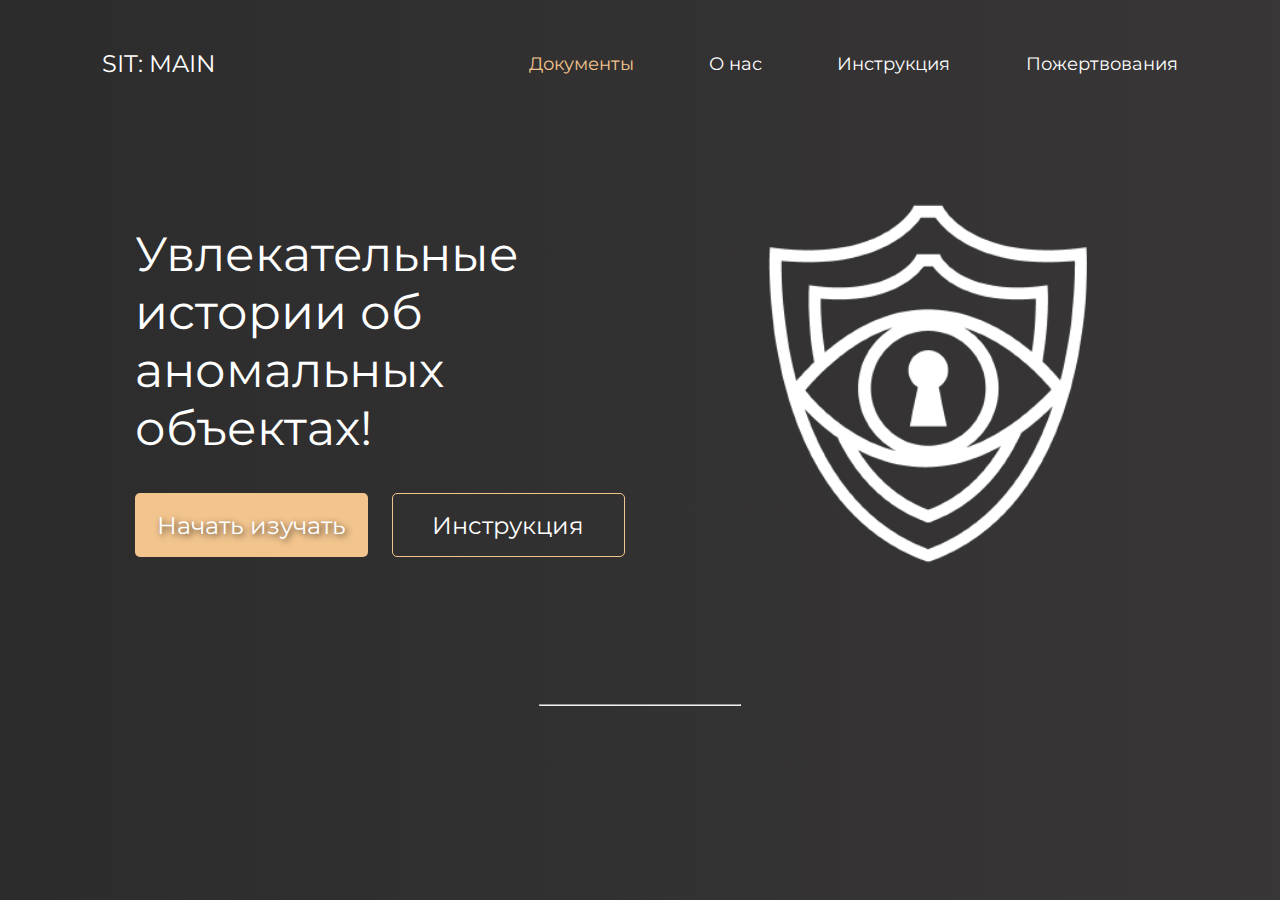
==== index.html @ 61bead33 "main page is now responsive" ====
<!DOCTYPE html>
<html lang="en">
<head>
    <meta charset="UTF-8">
    <meta name="viewport" content="width=device-width, initial-scale=1.0">
    <title>SIT: Docs</title>
    <link rel="stylesheet" href="styles/main.css">
    <link rel="preconnect" href="https://fonts.googleapis.com">
    <link rel="preconnect" href="https://fonts.gstatic.com" crossorigin>
    <link href="https://fonts.googleapis.com/css2?family=Montserrat&display=swap" rel="stylesheet">
</head>
<body>
    <div class="wrap">
        <div class="container">
            <header>
                <nav>
                    <a href="/">Sit: Main</a>
                    <a href="#">Документы</a>
                    <a href="#">О нас</a>
                    <a href="#">Инструкция</a>
                    <a href="#">Пожертвования</a>
                    <a href="#">☰</a>
                </nav>
            </header>
            <section class="main">
                <div class="left-side">
                    <p>Увлекательные истории об аномальных объектах!</p>
                    <div class="buttons">
                        <button>Начать изучать</button>
                        <button>Инструкция</button>
                    </div>
                </div>
                <div class="right-side">
                    <img src="img/logo.png" />
                </div>
            </section>
            <hr/>
        </div>
    </div>
</body>
</html>
---- styles/main.css ----
*{
    padding: 0;
    margin: 0;
    overflow-x: hidden;
}
.wrap{
    width: 100vw;
    height: 100vh;
    background: linear-gradient(90deg,#2D2C2C, #383636);
}
.container{
    padding: 49px 8%;
}
header{
    width: 100%;
}
header nav{
    display: flex;
}
header nav a{
    color: white;
    font-family: 'Montserrat', sans-serif;
    text-decoration: none;
    font-size: 18px;
    margin-left: 7%;
}
header nav a:first-child{
    text-transform: uppercase;
    margin-right: auto;
    margin-left: 0;
    font-size: 24px;
}    
header nav{
    display: flex;
    flex-direction: row;
    align-items: center;
    justify-content: right;
}

header nav a:nth-child(2){
    color: #F3C58E;
}

header nav a:last-child{
    display: none;
}
.main{
    width: 100%;
    min-height: 626px;
}
.main p{
    color: white;
    font-family: 'Montserrat', sans-serif;
    font-weight: normal;
    font-size: 48px;
    width: 430px;
}
.main button{
    width: 233px;
    height: 64px;
    border-radius: 5px;
    color: white;
    font-size: 24px;
    font-family: 'Montserrat', sans-serif;
}
.main button:first-of-type{
    background-color: #F3C58E;
    border: none;
    text-shadow: 2px 2px 6px rgba(0, 0, 0, 0.74);
}
.main button:last-of-type{
    background-color: transparent;
    border: 1px solid #F3C58E;
}
.main{
    display: flex;
    flex-direction: row;
    justify-content: space-around;
    align-items: center;
}
.main .right-side{
}
.main .left-side p{
    margin-bottom: 36px;
}
.main .buttons button{
    margin-right: 20px;
    cursor:pointer;
}
.main .right-side img{
    width: 36vw;
    max-width: 436px;
    height: auto;
}
@media only screen and (max-width: 1012px){
    header nav a{
        font-size: 15px;
    }
    header nav a:first-child{
        font-size: 20px;
    }
}
@media only screen and (max-width: 755px){
    header nav a:not(:first-child, :last-child){
        display: none;
    }
    header nav a:last-child{
        display: inline;
        font-size: 24px;
    }
    .main{
        min-height: 500px;
    }
    .container{
        padding-top: 35px;
    }
    header nav a:first-child{
        font-size: 24px;
    }
    .main p{
        font-size: 40px;
    }
}
@media only screen and (max-width: 610px){
    .buttons button:last-of-type{
        margin-top: 20px;   
    }
    .left-side{
        width: 100vw;
        border: 1px dashed blue;
        text-align: center;
    }
    .left-side p{
        width: 100%;
    }
}
@media only screen and (max-width: 1066px){
    .main .right-side{
        display: none;
    }
    .main{
        justify-content: left;
    }
    .main .buttons{
        justify-self: end;
    }
}
hr{
    width: 200px;
    margin-left: 50%;
    transform: translateX(-50%);
}
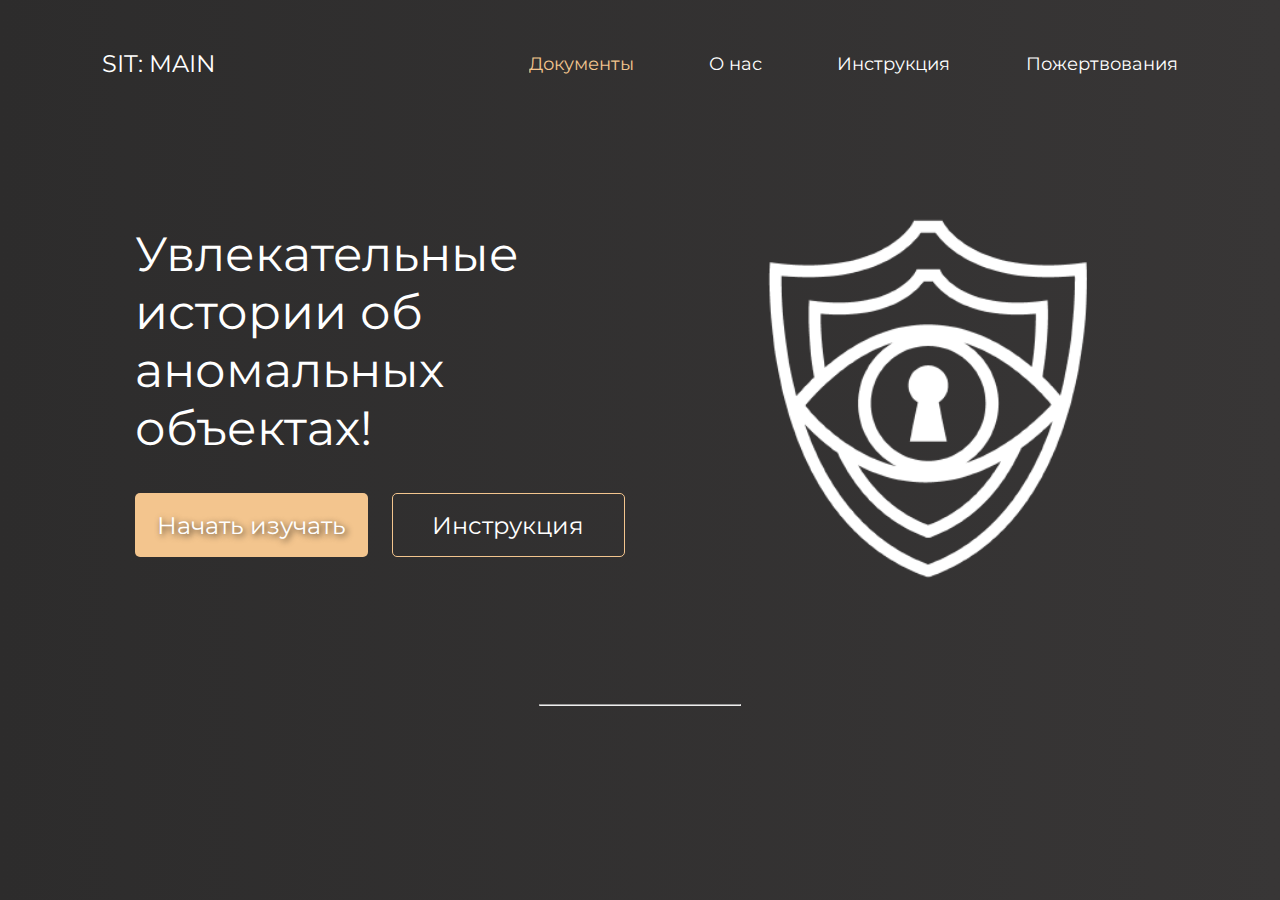
==== commit f40a3a73: "" ====
--- a/index.html
+++ b/index.html
@@ -8,19 +8,26 @@
     <link rel="preconnect" href="https://fonts.googleapis.com">
     <link rel="preconnect" href="https://fonts.gstatic.com" crossorigin>
     <link href="https://fonts.googleapis.com/css2?family=Montserrat&display=swap" rel="stylesheet">
+    <script src="js/index.js"></script>
 </head>
 <body>
     <div class="wrap">
         <div class="container">
             <header>
                 <nav>
-                    <a href="/">Sit: Main</a>
+                    <a href="index.html">Sit: Main</a>
                     <a href="#">Документы</a>
                     <a href="#">О нас</a>
                     <a href="#">Инструкция</a>
                     <a href="#">Пожертвования</a>
-                    <a href="#">☰</a>
+                    <a href="javascript:void(0);" class="icon" onclick="hamburger()">☰</a>
                 </nav>
+                <div class="hamburger">
+                    <a href="#">Документы</a>
+                    <a href="#">О нас</a>
+                    <a href="#">Инструкция</a>
+                    <a href="#">Пожертвования</a>
+                </div>
             </header>
             <section class="main">
                 <div class="left-side">
--- a/styles/main.css
+++ b/styles/main.css
@@ -14,6 +14,15 @@
 header{
     width: 100%;
 }
+.header .logo{
+	display: flex;
+	align-items: center;
+	justify-content: center;
+}
+.header .logo img{
+	box-sizing: border-box;
+	width: 150px;
+}
 header nav{
     display: flex;
 }
@@ -23,6 +32,11 @@
     text-decoration: none;
     font-size: 18px;
     margin-left: 7%;
+    transition: 0.2s;
+>>>>>>> 9b8146f9d2af5519518c8daff96ab77e1ec2360d
+}
+header nav a:not(:first-of-type, :last-of-type):hover{
+    transform: translateY(-5px);
 }
 header nav a:first-child{
     text-transform: uppercase;
@@ -62,6 +76,12 @@
     color: white;
     font-size: 24px;
     font-family: 'Montserrat', sans-serif;
+    margin-right: 20px;
+    cursor:pointer;
+    transition: 0.5s ease-in-out;
+}
+.hamburger{
+    display: none;
 }
 .main button:first-of-type{
     background-color: #F3C58E;
@@ -78,14 +98,8 @@
     justify-content: space-around;
     align-items: center;
 }
-.main .right-side{
-}
 .main .left-side p{
     margin-bottom: 36px;
-}
-.main .buttons button{
-    margin-right: 20px;
-    cursor:pointer;
 }
 .main .right-side img{
     width: 36vw;
@@ -101,11 +115,11 @@
     }
 }
 @media only screen and (max-width: 755px){
-    header nav a:not(:first-child, :last-child){
+    header nav a:not(:first-of-type, :last-of-type){
         display: none;
     }
-    header nav a:last-child{
-        display: inline;
+    header nav a:last-of-type{
+        display: block;
         font-size: 24px;
     }
     .main{
@@ -120,20 +134,24 @@
     .main p{
         font-size: 40px;
     }
-}
-@media only screen and (max-width: 610px){
-    .buttons button:last-of-type{
-        margin-top: 20px;   
+    .hamburger.active{
+        display: block;
     }
-    .left-side{
-        width: 100vw;
-        border: 1px dashed blue;
-        text-align: center;
-    }
-    .left-side p{
-        width: 100%;
+    .hamburger a{
+        border-bottom: 1px solid white;
+        display: block;
+        color: white;
+        font-family: 'Montserrat', sans-serif;
+        text-decoration: none;
+        font-size: 18px;
+        margin-left: 7%;
+        transition: 0.2s;
+        height: 40px;
+        text-align: right;
+        margin-top: 20px;
     }
 }
+
 @media only screen and (max-width: 1066px){
     .main .right-side{
         display: none;
@@ -149,4 +167,19 @@
     width: 200px;
     margin-left: 50%;
     transform: translateX(-50%);
+}
+@media only screen and (max-width: 610px){
+    .buttons button:last-of-type{
+        margin-top: 20px;   
+    }
+    .left-side{
+        width: 100vw;
+        text-align: center;
+    }
+    .left-side p{
+        width: 100%;
+    }
+    .buttons button{
+        margin-right: 0 !important;
+    }
 }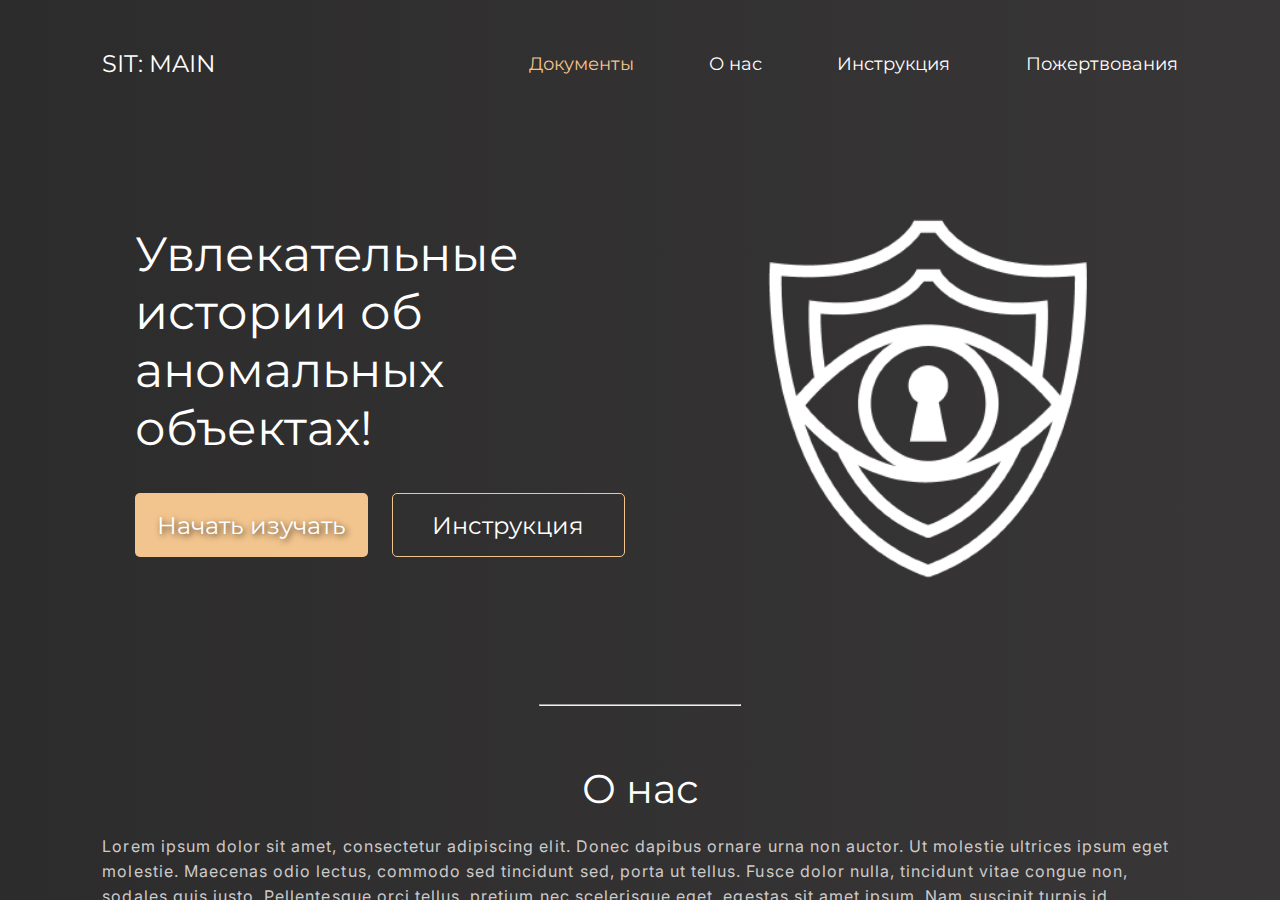
==== commit fae5e3e0: "added about us section with lorem ipsum text. added smooth scrolling animation" ====
--- a/index.html
+++ b/index.html
@@ -8,6 +8,7 @@
     <link rel="preconnect" href="https://fonts.googleapis.com">
     <link rel="preconnect" href="https://fonts.gstatic.com" crossorigin>
     <link href="https://fonts.googleapis.com/css2?family=Montserrat&display=swap" rel="stylesheet">
+    <link href="https://fonts.googleapis.com/css2?family=Inter&display=swap" rel="stylesheet">
     <script src="js/index.js"></script>
 </head>
 <body>
@@ -17,7 +18,7 @@
                 <nav>
                     <a href="index.html">Sit: Main</a>
                     <a href="#">Документы</a>
-                    <a href="#">О нас</a>
+                    <a href="#about-us">О нас</a>
                     <a href="#">Инструкция</a>
                     <a href="#">Пожертвования</a>
                     <a href="javascript:void(0);" class="icon" onclick="hamburger()">☰</a>
@@ -42,6 +43,12 @@
                 </div>
             </section>
             <hr/>
+            <section id="about-us">
+                <h1>О нас</h1>
+                <p>Lorem ipsum dolor sit amet, consectetur adipiscing elit. Donec dapibus ornare urna non auctor. Ut molestie ultrices ipsum eget molestie. Maecenas odio lectus, commodo sed tincidunt sed, porta ut tellus. Fusce dolor nulla, tincidunt vitae congue non, sodales quis justo. Pellentesque orci tellus, pretium nec scelerisque eget, egestas sit amet ipsum. Nam suscipit turpis id commodo efficitur. Vestibulum condimentum quam sapien.<br/> <br/>
+                    Sed rutrum congue enim, in facilisis tortor sodales sit amet. Donec ac tristique magna. Nullam quis ligula eget massa dapibus vulputate ac ut risus. Praesent iaculis orci sem, et viverra ante fermentum vitae. Aenean at sapien volutpat, pulvinar arcu eu, ornare ipsum. Vestibulum viverra quam nunc, quis feugiat purus facilisis elementum. Nullam porttitor mauris nec lacus vulputate, non faucibus metus molestie.<br/> <br/>
+                    In tempor, nisi commodo suscipit volutpat, nunc ipsum varius arcu, at pellentesque libero nulla id massa. Maecenas fringilla lobortis tortor, sit amet euismod velit sodales at. Aliquam pretium placerat elit, sed semper turpis vulputate varius. Cras convallis convallis ex vel volutpat. Praesent tristique ac nisl et fringilla. Morbi consequat sem nulla, sed euismod neque malesuada non. Class aptent taciti sociosqu ad litora torquent per conubia nostra, per inceptos himenaeos. Praesent imperdiet vel tortor et finibus. Quisque ut placerat magna. Suspendisse vitae odio sed velit convallis rhoncus et vitae enim. Praesent ultrices volutpat bibendum. Aliquam erat volutpat. Vivamus sed sagittis lorem. Aenean et ligula eleifend, dignissim massa a, euismod est. Class aptent taciti sociosqu ad litora torquent per conubia nostra, per inceptos himenaeos.</p>
+            </section>
         </div>
     </div>
 </body>
--- a/styles/main.css
+++ b/styles/main.css
@@ -7,6 +7,7 @@
     width: 100vw;
     height: 100vh;
     background: linear-gradient(90deg,#2D2C2C, #383636);
+    scroll-behavior: smooth;
 }
 .container{
     padding: 49px 8%;
@@ -33,7 +34,6 @@
     font-size: 18px;
     margin-left: 7%;
     transition: 0.2s;
->>>>>>> 9b8146f9d2af5519518c8daff96ab77e1ec2360d
 }
 header nav a:not(:first-of-type, :last-of-type):hover{
     transform: translateY(-5px);
@@ -43,6 +43,9 @@
     margin-right: auto;
     margin-left: 0;
     font-size: 24px;
+}    
+header nav a:first-child:hover{
+    letter-spacing: 3px;
 }    
 header nav{
     display: flex;
@@ -182,4 +185,24 @@
     .buttons button{
         margin-right: 0 !important;
     }
+}
+#about-us{
+    margin-top: 58px;
+    color: white;
+}
+#about-us p{
+    font-family: 'Inter';
+    font-style: normal;
+    font-weight: 400;
+    font-size: 16px;
+    line-height: 25px;
+    letter-spacing: 0.065em;
+    color: #cdcaca;
+    margin-top: 21px;  
+}
+#about-us h1{
+    text-align: center;
+    font-weight: normal;
+    font-size: 40px;
+    font-family: 'Montserrat', sans-serif;
 }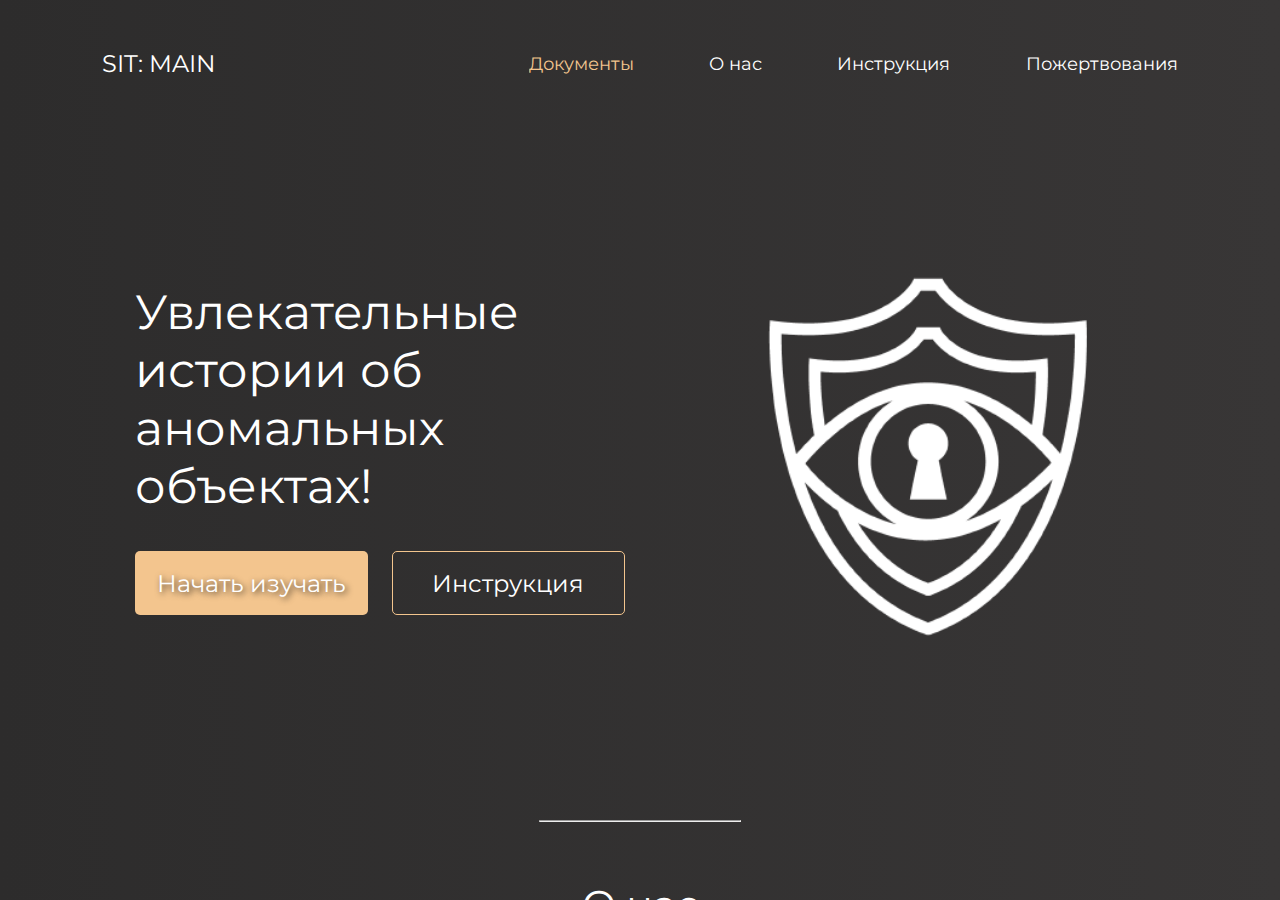
==== commit 6cbdd891: "added instructions section. changed about us text" ====
--- a/index.html
+++ b/index.html
@@ -16,17 +16,17 @@
         <div class="container">
             <header>
                 <nav>
-                    <a href="index.html">Sit: Main</a>
+                    <a href="/">Sit: Main</a>
                     <a href="#">Документы</a>
                     <a href="#about-us">О нас</a>
-                    <a href="#">Инструкция</a>
+                    <a href="#instruction">Инструкция</a>
                     <a href="#">Пожертвования</a>
                     <a href="javascript:void(0);" class="icon" onclick="hamburger()">☰</a>
                 </nav>
                 <div class="hamburger">
                     <a href="#">Документы</a>
-                    <a href="#">О нас</a>
-                    <a href="#">Инструкция</a>
+                    <a href="#about-us">О нас</a>
+                    <a href="#instruction">Инструкция</a>
                     <a href="#">Пожертвования</a>
                 </div>
             </header>
@@ -34,8 +34,8 @@
                 <div class="left-side">
                     <p>Увлекательные истории об аномальных объектах!</p>
                     <div class="buttons">
-                        <button>Начать изучать</button>
-                        <button>Инструкция</button>
+                        <a href="#"><button class="documents-button">Начать изучать</button></a>
+                        <a href="#instruction"><button>Инструкция</button></a>
                     </div>
                 </div>
                 <div class="right-side">
@@ -45,9 +45,32 @@
             <hr/>
             <section id="about-us">
                 <h1>О нас</h1>
-                <p>Lorem ipsum dolor sit amet, consectetur adipiscing elit. Donec dapibus ornare urna non auctor. Ut molestie ultrices ipsum eget molestie. Maecenas odio lectus, commodo sed tincidunt sed, porta ut tellus. Fusce dolor nulla, tincidunt vitae congue non, sodales quis justo. Pellentesque orci tellus, pretium nec scelerisque eget, egestas sit amet ipsum. Nam suscipit turpis id commodo efficitur. Vestibulum condimentum quam sapien.<br/> <br/>
-                    Sed rutrum congue enim, in facilisis tortor sodales sit amet. Donec ac tristique magna. Nullam quis ligula eget massa dapibus vulputate ac ut risus. Praesent iaculis orci sem, et viverra ante fermentum vitae. Aenean at sapien volutpat, pulvinar arcu eu, ornare ipsum. Vestibulum viverra quam nunc, quis feugiat purus facilisis elementum. Nullam porttitor mauris nec lacus vulputate, non faucibus metus molestie.<br/> <br/>
-                    In tempor, nisi commodo suscipit volutpat, nunc ipsum varius arcu, at pellentesque libero nulla id massa. Maecenas fringilla lobortis tortor, sit amet euismod velit sodales at. Aliquam pretium placerat elit, sed semper turpis vulputate varius. Cras convallis convallis ex vel volutpat. Praesent tristique ac nisl et fringilla. Morbi consequat sem nulla, sed euismod neque malesuada non. Class aptent taciti sociosqu ad litora torquent per conubia nostra, per inceptos himenaeos. Praesent imperdiet vel tortor et finibus. Quisque ut placerat magna. Suspendisse vitae odio sed velit convallis rhoncus et vitae enim. Praesent ultrices volutpat bibendum. Aliquam erat volutpat. Vivamus sed sagittis lorem. Aenean et ligula eleifend, dignissim massa a, euismod est. Class aptent taciti sociosqu ad litora torquent per conubia nostra, per inceptos himenaeos.</p>
+                <p>Добро пожаловать в захватывающий мир SIT (Search and Isolation of Threats) - вымышленной организации, которая защищает наше общество от аномальных существ и явлений! Воображение открывает перед нами двери в фантастическую реальность, где SIT стала искрометным сочетанием научных гений и бесстрашных искателей приключений.
+
+                    <br/><br/>SIT - это секретная, мировая инициатива, объединяющая лучших умов исследователей, технологов и охотников во имя общего блага. Наша миссия - обнаруживать и обезвреживать аномалии, которые угрожают безопасности нашего мира. Мы патрулируем мрачные уголки глобальной карты, следуя за загадочными следами и легендами о необъяснимых явлениях.
+                    
+                    <br/><br/>Оборудованные последними научными разработками и передовыми технологиями, наши команды проводят невероятные расследования, чтобы проникнуть в тайные миры таинственных существ. Затем мы используем наши уникальные анклавы для их изоляции и исследования, гарантируя, что ни одна угроза не проникнет в нашу реальность.
+                    
+                    <br/><br/>Но SIT - это не только мощь и наука, это истории о стойкости и доблести наших сотрудников, они ставят свою жизнь на кон, чтобы защитить мир от неведомых угроз. Этот ресурс - список документов SIT, которые откроют вам дверь в захватывающий мир фантастического приключения и необычайных открытий.
+                    
+                    <br/><br/>Приготовьтесь к захватывающему путешествию вместе с SIT, где границы между мифом и реальностью стираются, а опасности подстерегают на каждом шагу. Откройте ваше воображение и окунитесь в мир сказочных существ и эпических приключений с SIT - компанией, которая сражается за безопасность и сохранение гармонии в нашем удивительном мире!</p>
+            </section>
+            <hr/>
+            <section id="instruction">
+                <h1>Инструкция</h1>
+                <p>В данном разделе Вы научитесь правильно изучать документы SIT, читать кодовые имена и различать камеры. Это поможет получить больше удовольствия от прочтения, а также, возможно, поможет Вам когда-нибудь создать свой первый документ.
+                <br/><br/> Любой документ начинается с кодового имени. К примеру, SIT: M-001-BF. Начнем по порядку. Аббревиатура SIT означает, что объект был пойман нашей организацией. Следующая буква в коде означает уровень опасности аномалии. Всего их различают пять:
+                <br/><br/>
+                <table>
+                    <tr><th>Код</th><th>Описание</th></tr>
+                    <tr><td>S</td><td>Safe. Объект, не причиняющий ни физического, ни психологического вреда.</th></tr>
+                    <tr><td>M</td><td>Mental Damage. Объект, причиняющий только психологический вред.</td></tr>
+                    <tr><td>P</td><td>Physical Damage. Объект, причиняющий только физический вред.</td></tr>
+                    <tr><td>H</td><td>Hard Damage. Объект, причиняющий как физический, так и психологический вред. Способен на одиночные убийства.</td></tr>
+                    <tr><td>E</td><td>Extreme Danger. Объект, который может стать катастрофой глобального масштаба. Способен на массовые убийства.</td></tr>
+                </table> 
+        
+                </p>
             </section>
         </div>
     </div>
--- a/styles/main.css
+++ b/styles/main.css
@@ -86,12 +86,12 @@
 .hamburger{
     display: none;
 }
-.main button:first-of-type{
-    background-color: #F3C58E;
+.main a:nth-child(1) > button{
+    background-color: #F3C58E !important;
     border: none;
     text-shadow: 2px 2px 6px rgba(0, 0, 0, 0.74);
 }
-.main button:last-of-type{
+.main a:last-of-type > button{
     background-color: transparent;
     border: 1px solid #F3C58E;
 }
@@ -153,6 +153,9 @@
         text-align: right;
         margin-top: 20px;
     }
+    .hamburger a:first-child{
+        color: #F3C58E;
+    }
 }
 
 @media only screen and (max-width: 1066px){
@@ -186,11 +189,12 @@
         margin-right: 0 !important;
     }
 }
-#about-us{
+section{
     margin-top: 58px;
     color: white;
-}
-#about-us p{
+    margin-bottom: 58px;
+}
+#about-us p, #instruction p, #donation p{
     font-family: 'Inter';
     font-style: normal;
     font-weight: 400;
@@ -198,11 +202,28 @@
     line-height: 25px;
     letter-spacing: 0.065em;
     color: #cdcaca;
-    margin-top: 21px;  
-}
-#about-us h1{
+    margin-top: 15px;  
+}
+section h1{
     text-align: center;
     font-weight: normal;
     font-size: 40px;
     font-family: 'Montserrat', sans-serif;
+}
+table{
+    border-collapse: collapse;
+    width: 100%;
+}
+table td, table tr, table th{
+    border: 1px solid #ddd;
+}
+table td, table th{
+    padding: 6px;
+    font-weight: normal;
+}
+table tr:nth-child(even){
+    background-color: #525252;
+}
+table td:nth-child(odd){
+    text-align: center;
 }